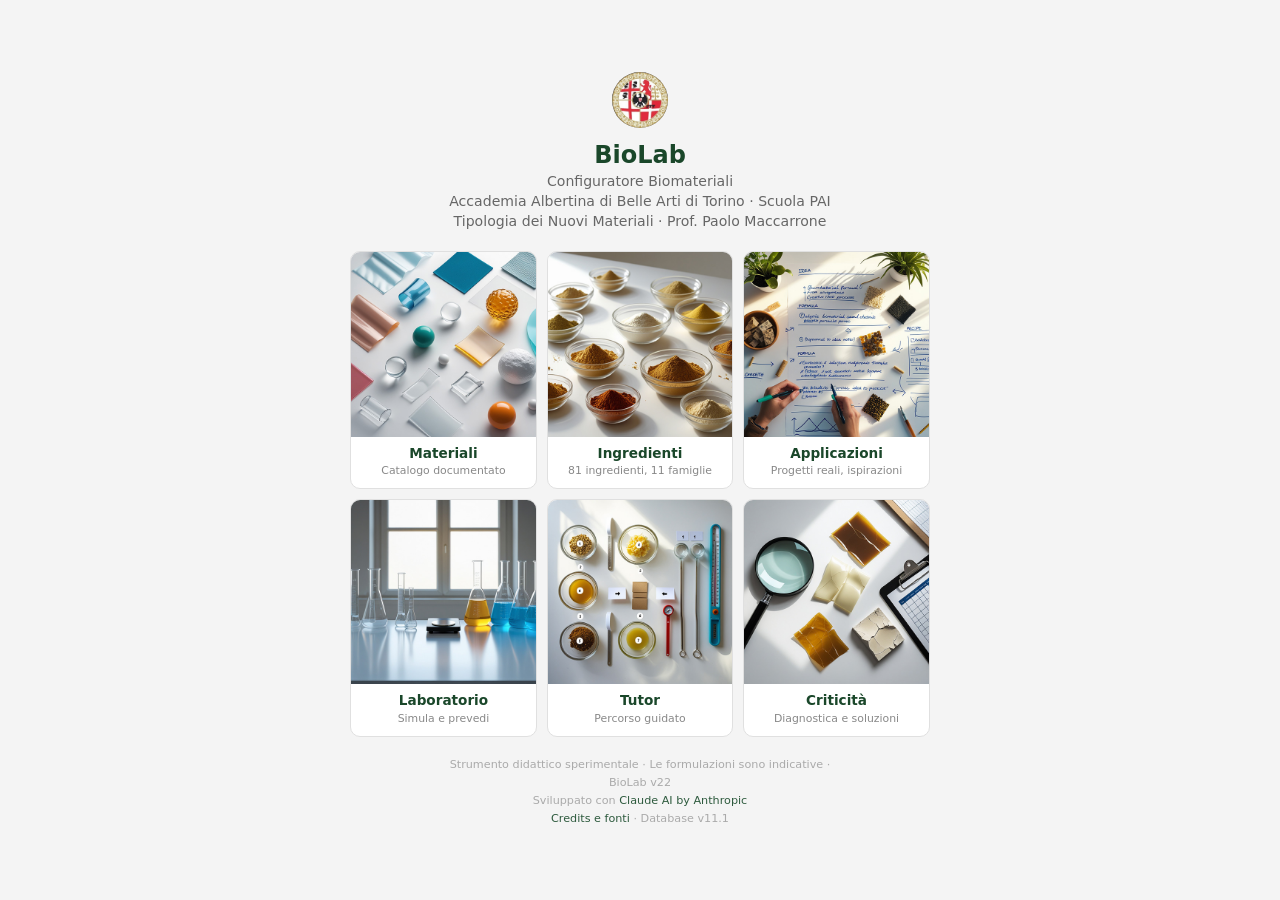
==== index.html @ 8ccfc14e "Add files via upload BioLab caricamento 18 febbraio 2026" ====
<!DOCTYPE html>
<html lang="it">
<head>
    <meta charset="UTF-8">
    <meta name="viewport" content="width=device-width, initial-scale=1.0">
    <title>BioLab — Simulatore Didattico per Biomateriali</title>
    <style>
        *, *::before, *::after { box-sizing: border-box; margin: 0; padding: 0; }
        body {
            font-family: 'Segoe UI', system-ui, -apple-system, sans-serif;
            background: #f4f4f4; color: #333;
            min-height: 100vh; display: flex; flex-direction: column;
            align-items: center; justify-content: center;
            padding: 1.2rem 1rem;
        }
        .landing {
            max-width: 580px; text-align: center;
        }
        .landing-logo {
            width: 56px; height: 56px; margin: 0 auto 0.8rem;
        }
        .landing-logo img {
            width: 56px; height: 56px; border-radius: 50%; object-fit: cover;
        }
        h1 { font-size: 1.5rem; color: #1a472a; margin-bottom: 0.2rem; }
        .subtitle { font-size: 0.88rem; color: #666; margin-bottom: 1.2rem; line-height: 1.4; }

        .landing-nav {
            display: grid; grid-template-columns: 1fr 1fr 1fr; gap: 0.6rem;
            margin-bottom: 1.2rem;
        }
        .landing-card {
            display: flex; flex-direction: column;
            background: #fff; border: 1px solid #e0e0e0; border-radius: 10px;
            text-decoration: none; color: #333; overflow: hidden;
            transition: border-color 0.15s, box-shadow 0.15s, transform 0.15s;
        }
        .landing-card:hover {
            border-color: #2d5a3d; box-shadow: 0 4px 16px rgba(45,90,61,0.12);
            transform: translateY(-2px);
        }
        .card-img {
            width: 100%; aspect-ratio: 1; object-fit: cover;
            background: #e8e8e8; display: block;
        }
        .card-body {
            padding: 0.5rem 0.5rem 0.6rem; text-align: center;
        }
        .card-title { font-weight: 600; font-size: 0.85rem; margin-bottom: 0.15rem; color: #1a472a; }
        .card-desc { font-size: 0.68rem; color: #888; line-height: 1.4; }

        .footer-info {
            font-size: 0.7rem; color: #aaa; line-height: 1.6;
            max-width: 400px; text-align: center; margin: 0 auto;
        }
        .footer-info a { color: #2d5a3d; text-decoration: none; }
        .footer-info a:hover { text-decoration: underline; }

        @media (max-width: 520px) {
            .landing-nav { grid-template-columns: 1fr 1fr; }
        }
    </style>
</head>
<body>

<div class="landing">
    <div class="landing-logo">
        <img src="asset/logo_albertina.png" alt="Logo Accademia Albertina">
    </div>

    <h1>BioLab</h1>
    <p class="subtitle">
        Configuratore Biomateriali<br>
        Accademia Albertina di Belle Arti di Torino · Scuola PAI<br>
        Tipologia dei Nuovi Materiali · Prof. Paolo Maccarrone
    </p>

    <div class="landing-nav">
        <a href="app/materiali.html" class="landing-card">
            <img class="card-img" src="asset/onboarding/onboarding_catalogo.jpg" alt="Materiali">
            <div class="card-body">
                <div class="card-title">Materiali</div>
                <div class="card-desc">Catalogo documentato</div>
            </div>
        </a>
        <a href="app/ingredienti.html" class="landing-card">
            <img class="card-img" src="asset/onboarding/onboarding_ingredienti.jpg" alt="Ingredienti">
            <div class="card-body">
                <div class="card-title">Ingredienti</div>
                <div class="card-desc">81 ingredienti, 11 famiglie</div>
            </div>
        </a>
        <a href="app/applicazioni.html" class="landing-card">
            <img class="card-img" src="asset/onboarding/onboarding_progetto.jpg" alt="Applicazioni">
            <div class="card-body">
                <div class="card-title">Applicazioni</div>
                <div class="card-desc">Progetti reali, ispirazioni</div>
            </div>
        </a>
        <a href="app/lab.html#sperimenta" class="landing-card">
            <img class="card-img" src="asset/onboarding/onboarding_laboratorio.jpg" alt="Laboratorio">
            <div class="card-body">
                <div class="card-title">Laboratorio</div>
                <div class="card-desc">Simula e prevedi</div>
            </div>
        </a>
        <a href="app/lab.html#tutor" class="landing-card">
            <img class="card-img" src="asset/onboarding/onboarding_tutor.jpg" alt="Tutor">
            <div class="card-body">
                <div class="card-title">Tutor</div>
                <div class="card-desc">Percorso guidato</div>
            </div>
        </a>
        <a href="app/criticita.html" class="landing-card">
            <img class="card-img" src="asset/onboarding/onboarding_criticita.jpg" alt="Criticità">
            <div class="card-body">
                <div class="card-title">Criticità</div>
                <div class="card-desc">Diagnostica e soluzioni</div>
            </div>
        </a>
    </div>

    <div class="footer-info">
        Strumento didattico sperimentale · Le formulazioni sono indicative · BioLab v22<br>
        Sviluppato con <a href="https://www.anthropic.com" target="_blank">Claude AI by Anthropic</a><br>
        <a href="app/about.html">Credits e fonti</a> · Database v11.1
    </div>
</div>

</body>
</html>
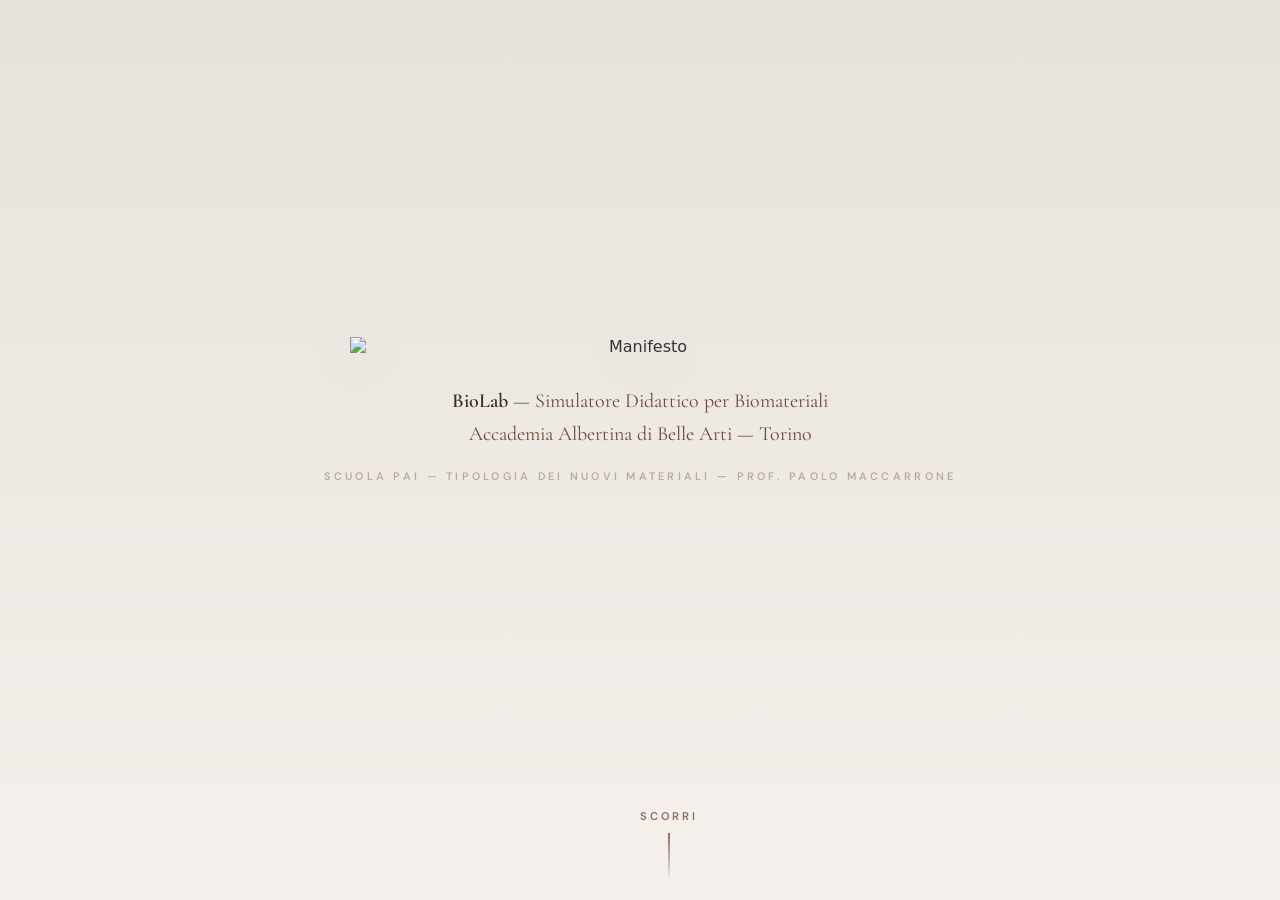
==== commit a7e9e56a: "Add files via upload apertura con MANIFESTO (anche in welcome)" ====
--- a/index.html
+++ b/index.html
@@ -4,7 +4,10 @@
     <meta charset="UTF-8">
     <meta name="viewport" content="width=device-width, initial-scale=1.0">
     <title>BioLab — Simulatore Didattico per Biomateriali</title>
+    <link rel="preconnect" href="https://fonts.googleapis.com">
+    <link href="https://fonts.googleapis.com/css2?family=Cormorant+Garamond:ital,wght@0,400;0,600;0,700;1,400;1,600&family=DM+Sans:ital,wght@0,400;0,500;0,600;1,400&display=swap" rel="stylesheet">
     <style>
+        /* ═══════════ WELCOME PAGE ═══════════ */
         *, *::before, *::after { box-sizing: border-box; margin: 0; padding: 0; }
         body {
             font-family: 'Segoe UI', system-ui, -apple-system, sans-serif;
@@ -13,18 +16,11 @@
             align-items: center; justify-content: center;
             padding: 1.2rem 1rem;
         }
-        .landing {
-            max-width: 580px; text-align: center;
-        }
-        .landing-logo {
-            width: 56px; height: 56px; margin: 0 auto 0.8rem;
-        }
-        .landing-logo img {
-            width: 56px; height: 56px; border-radius: 50%; object-fit: cover;
-        }
+        .landing { max-width: 580px; text-align: center; }
+        .landing-logo { width: 56px; height: 56px; margin: 0 auto 0.8rem; }
+        .landing-logo img { width: 56px; height: 56px; border-radius: 50%; object-fit: cover; }
         h1 { font-size: 1.5rem; color: #1a472a; margin-bottom: 0.2rem; }
         .subtitle { font-size: 0.88rem; color: #666; margin-bottom: 1.2rem; line-height: 1.4; }
-
         .landing-nav {
             display: grid; grid-template-columns: 1fr 1fr 1fr; gap: 0.6rem;
             margin-bottom: 1.2rem;
@@ -43,26 +39,304 @@
             width: 100%; aspect-ratio: 1; object-fit: cover;
             background: #e8e8e8; display: block;
         }
-        .card-body {
-            padding: 0.5rem 0.5rem 0.6rem; text-align: center;
-        }
+        .card-body { padding: 0.5rem 0.5rem 0.6rem; text-align: center; }
         .card-title { font-weight: 600; font-size: 0.85rem; margin-bottom: 0.15rem; color: #1a472a; }
         .card-desc { font-size: 0.68rem; color: #888; line-height: 1.4; }
-
         .footer-info {
             font-size: 0.7rem; color: #aaa; line-height: 1.6;
-            max-width: 400px; text-align: center; margin: 0 auto;
+            max-width: 460px; text-align: center; margin: 0 auto;
         }
         .footer-info a { color: #2d5a3d; text-decoration: none; }
         .footer-info a:hover { text-decoration: underline; }
-
+        .footer-manifesto-link {
+            display: block; text-align: center;
+            color: #8D6E63 !important; font-weight: 600; font-size: 0.85rem;
+            letter-spacing: 0.15em; text-transform: uppercase;
+            cursor: pointer; text-decoration: none !important;
+            padding: 0.55rem 1rem;
+            background: #fff; border: 1px solid #e0e0e0; border-radius: 10px;
+            width: 100%; margin: 0.8rem 0 0;
+            transition: border-color 0.15s, box-shadow 0.15s, transform 0.15s;
+        }
+        .footer-manifesto-link:hover {
+            color: #5D4037 !important;
+            border-color: #8D6E63;
+            box-shadow: 0 4px 16px rgba(141,110,99,0.12);
+            transform: translateY(-2px);
+        }
         @media (max-width: 520px) {
             .landing-nav { grid-template-columns: 1fr 1fr; }
+        }
+
+        /* ═══════════ MANIFESTO OVERLAY ═══════════ */
+        :root {
+            --m-bg: #F5F0EB;
+            --m-dark: #3E2C23;
+            --m-mid: #6D4C3D;
+            --m-accent: #8D6E63;
+            --m-light: #BCAAA4;
+            --m-rule: #D7CCC8;
+            --m-text: #2C1E16;
+            --m-serif: 'Cormorant Garamond', Georgia, serif;
+            --m-sans: 'DM Sans', 'Segoe UI', sans-serif;
+        }
+        #manifesto-overlay {
+            position: fixed; inset: 0; z-index: 9000;
+            background: var(--m-bg);
+            overflow-y: auto; overflow-x: hidden;
+            opacity: 0; pointer-events: none;
+            transition: opacity 0.5s ease;
+            -webkit-font-smoothing: antialiased;
+        }
+        #manifesto-overlay.active { opacity: 1; pointer-events: auto; }
+
+        .m-hero {
+            min-height: 100vh; display: flex; flex-direction: column;
+            align-items: center; justify-content: center;
+            text-align: center; padding: 2rem 2rem 7rem; position: relative;
+            background: linear-gradient(180deg, #e8e2dc 0%, var(--m-bg) 100%);
+        }
+        .m-hero-img {
+            width: min(80vw, 580px); margin-bottom: 1.8rem;
+            opacity: 0;
+        }
+        #manifesto-overlay.active .m-hero-img {
+            animation: mHeroIn 1.4s cubic-bezier(0.23,1,0.32,1) 0.3s both;
+        }
+        .m-hero-img img { width: 100%; height: auto; display: block; filter: drop-shadow(0 8px 30px rgba(62,44,35,0.12)); }
+        .m-hero-sub {
+            font-family: var(--m-serif); font-size: clamp(1rem,2.2vw,1.25rem);
+            font-weight: 400; color: var(--m-mid); line-height: 1.65; max-width: 460px;
+            opacity: 0;
+        }
+        #manifesto-overlay.active .m-hero-sub { animation: mFadeUp 1s ease 0.9s both; }
+        .m-hero-sub strong { font-weight: 600; color: var(--m-dark); }
+        .m-hero-author {
+            margin-top: 1.1rem; font-family: var(--m-sans);
+            font-size: 0.68rem; font-weight: 600; letter-spacing: 0.3em;
+            text-transform: uppercase; color: var(--m-light); opacity: 0;
+        }
+        #manifesto-overlay.active .m-hero-author { animation: mFadeUp 1s ease 1.2s both; }
+        .m-hero-scroll {
+            position: absolute; bottom: 1.2rem; left: 50%; transform: translateX(-50%);
+            display: flex; flex-direction: column; align-items: center; gap: 0.6rem;
+            cursor: pointer; opacity: 0;
+        }
+        #manifesto-overlay.active .m-hero-scroll { animation: mFadeUp 1s ease 1.4s both; }
+        .m-hero-scroll span {
+            font-family: var(--m-sans); font-size: 0.7rem; font-weight: 600;
+            letter-spacing: 0.25em; text-transform: uppercase; color: var(--m-accent);
+        }
+        .m-hero-scroll-line {
+            width: 2px; height: 48px;
+            background: linear-gradient(to bottom, var(--m-accent), transparent);
+            animation: mScrollPulse 1.8s ease-in-out infinite;
+        }
+
+        .m-slogans { max-width: 780px; margin: 0 auto; padding: 2rem 2rem 3rem; }
+        .m-sgroup { padding: 3rem 0; border-bottom: 1px solid var(--m-rule); }
+        .m-sgroup:last-child { border-bottom: none; }
+        .m-sgroup-label {
+            font-family: var(--m-sans); font-size: 0.58rem; font-weight: 600;
+            letter-spacing: 0.35em; text-transform: uppercase; color: var(--m-accent);
+            margin-bottom: 1.8rem; text-align: center;
+        }
+        .m-slogan {
+            font-family: var(--m-serif); font-size: clamp(1.2rem,2.6vw,1.55rem);
+            font-weight: 600; color: var(--m-dark); text-align: center;
+            line-height: 1.5; margin: 1.6rem auto; max-width: 600px;
+        }
+
+        .m-divider {
+            display: flex; align-items: center; justify-content: center;
+            gap: 1.5rem; padding: 2rem;
+        }
+        .m-divider::before, .m-divider::after {
+            content: ''; flex: 1; max-width: 100px; height: 1px; background: var(--m-light);
+        }
+        .m-divider-dot { width: 5px; height: 5px; border-radius: 50%; background: var(--m-accent); }
+
+        .m-nota { max-width: 660px; margin: 0 auto; padding: 0 2rem 4rem; }
+        .m-nota-label {
+            font-family: var(--m-sans); font-size: 0.58rem; font-weight: 600;
+            letter-spacing: 0.35em; text-transform: uppercase; color: var(--m-accent);
+            padding-bottom: 0.7rem; border-bottom: 1px solid var(--m-rule);
+        }
+        .m-nota h3 {
+            font-family: var(--m-serif); font-size: clamp(1.5rem,3.2vw,2rem);
+            font-weight: 700; color: var(--m-dark); margin: 2.2rem 0 1.3rem; line-height: 1.25;
+        }
+        .m-nota p {
+            font-family: var(--m-sans); font-size: 0.92rem; font-weight: 400;
+            color: var(--m-text); line-height: 1.8; margin-bottom: 1.1rem;
+            text-align: justify; hyphens: auto;
+        }
+        .m-nota p strong { font-weight: 600; color: var(--m-dark); }
+        .m-nota p em { font-style: italic; color: var(--m-mid); }
+        .m-aside { font-style: italic; color: var(--m-accent); font-size: 0.88em; }
+
+        .m-closing { text-align: center; padding: 3rem 2rem; max-width: 660px; margin: 0 auto; }
+        .m-closing-slogan {
+            font-family: var(--m-serif); font-size: clamp(1.25rem,2.8vw,1.6rem);
+            font-weight: 700; font-style: italic; color: var(--m-dark); line-height: 1.5;
+        }
+
+        .m-footer { text-align: center; padding: 3rem 2rem 5rem; max-width: 660px; margin: 0 auto; }
+        .m-footer-rule { width: 60px; height: 1px; background: var(--m-light); margin: 0 auto 1.8rem; }
+        .m-footer-author { font-family: var(--m-serif); font-size: 1.1rem; font-weight: 600; color: var(--m-dark); margin-bottom: 0.25rem; }
+        .m-footer-role { font-family: var(--m-serif); font-size: 0.9rem; font-style: italic; color: var(--m-mid); margin-bottom: 0.2rem; }
+        .m-footer-inst { font-family: var(--m-sans); font-size: 0.78rem; color: var(--m-light); margin-bottom: 0.15rem; }
+        .m-footer-year { font-family: var(--m-sans); font-size: 0.72rem; color: var(--m-light); letter-spacing: 0.1em; margin-bottom: 2.5rem; }
+        .m-cta {
+            display: inline-block; font-family: var(--m-sans);
+            font-size: 0.78rem; font-weight: 600; letter-spacing: 0.2em;
+            text-transform: uppercase; color: var(--m-bg); background: var(--m-dark);
+            padding: 0.9rem 2.8rem; border: none; cursor: pointer;
+            transition: all 0.3s ease;
+        }
+        .m-cta:hover { background: var(--m-mid); transform: translateY(-1px); box-shadow: 0 6px 24px rgba(62,44,35,0.2); }
+
+        .m-sticky-exit {
+            position: fixed; top: 18px; right: 20px; z-index: 9010;
+            font-family: var(--m-sans); font-size: 0.72rem; font-weight: 600;
+            letter-spacing: 0.1em; text-transform: uppercase;
+            color: var(--m-accent); background: rgba(245,240,235,0.92);
+            backdrop-filter: blur(8px); -webkit-backdrop-filter: blur(8px);
+            padding: 7px 14px; border-radius: 4px; border: none; cursor: pointer;
+            display: flex; align-items: center; gap: 5px;
+            box-shadow: 0 2px 12px rgba(62,44,35,0.08);
+            opacity: 0; transform: translateY(-10px); pointer-events: none;
+            transition: all 0.5s cubic-bezier(0.23,1,0.32,1);
+        }
+        .m-sticky-exit.visible { opacity: 1; transform: translateY(0); pointer-events: auto; }
+        .m-sticky-exit:hover { color: var(--m-dark); background: rgba(245,240,235,1); }
+        .m-sticky-exit .m-arrow { transition: transform 0.25s ease; }
+        .m-sticky-exit:hover .m-arrow { transform: translateX(3px); }
+
+        .m-reveal {
+            opacity: 0; transform: translateY(22px);
+            transition: all 0.9s cubic-bezier(0.23,1,0.32,1);
+        }
+        .m-reveal.m-visible { opacity: 1; transform: translateY(0); }
+
+        @keyframes mHeroIn { from { opacity:0; transform: scale(0.95) translateY(20px); } to { opacity:1; transform: scale(1) translateY(0); } }
+        @keyframes mFadeUp { from { opacity:0; transform: translateY(20px); } to { opacity:1; transform: translateY(0); } }
+        @keyframes mPulse { 0%,100% { opacity:0.4; } 50% { opacity:1; } }
+        @keyframes mScrollPulse {
+            0% { opacity:0.3; transform: scaleY(0.7) translateY(-6px); }
+            50% { opacity:1; transform: scaleY(1) translateY(0); }
+            100% { opacity:0.3; transform: scaleY(0.7) translateY(-6px); }
+        }
+
+        @media (max-width: 600px) {
+            .m-hero { min-height: 90vh; padding: 2rem 1.5rem; }
+            .m-hero-img { width: 90vw; margin-bottom: 2rem; }
+            .m-slogans { padding: 1rem 1.5rem 2rem; }
+            .m-sgroup { padding: 2.2rem 0; }
+            .m-nota { padding: 0 1.5rem 3rem; }
+            .m-nota p { text-align: left; font-size: 0.88rem; }
         }
     </style>
 </head>
 <body>
 
+<!-- ═══════════ MANIFESTO OVERLAY ═══════════ -->
+<div id="manifesto-overlay">
+    <button class="m-sticky-exit" id="m-sticky-exit" onclick="closeManifesto()">
+        Entra in BioLab <span class="m-arrow">→</span>
+    </button>
+
+    <section class="m-hero">
+        <div class="m-hero-img">
+            <img src="asset/MANIFESTO.jpg" alt="Manifesto">
+        </div>
+        <div class="m-hero-sub">
+            <strong>BioLab</strong> — Simulatore Didattico per Biomateriali<br>
+            Accademia Albertina di Belle Arti — Torino
+        </div>
+        <div class="m-hero-author">
+            Scuola PAI — Tipologia dei Nuovi Materiali — prof. Paolo Maccarrone
+        </div>
+        <div class="m-hero-scroll" onclick="document.querySelector('.m-slogans').scrollIntoView({behavior:'smooth'})">
+            <span>Scorri</span>
+            <div class="m-hero-scroll-line"></div>
+        </div>
+    </section>
+
+    <div class="m-slogans">
+        <div class="m-sgroup">
+            <div class="m-sgroup-label m-reveal">Sul vocabolario</div>
+            <div class="m-slogan m-reveal">Senza parole non si fanno discorsi. Senza materiali non si fanno progetti.</div>
+            <div class="m-slogan m-reveal">Prima il vocabolario, poi la grammatica, poi il progetto. Mai il contrario.</div>
+            <div class="m-slogan m-reveal">Provate a dire «ci vediamo domani?» in cinese... Visto! Senza le parole non si comunica.</div>
+        </div>
+        <div class="m-sgroup">
+            <div class="m-sgroup-label m-reveal">Sulla semplificazione</div>
+            <div class="m-slogan m-reveal">Un modello che non semplifica non è un modello. È una fotocopia della realtà.</div>
+            <div class="m-slogan m-reveal">La mappa non è il territorio. Ma partire senza mappa è un rischio.</div>
+            <div class="m-slogan m-reveal">La precisione al terzo decimale non serve a chi deve decidere se il suo packaging reggerà la pioggia.</div>
+        </div>
+        <div class="m-sgroup">
+            <div class="m-sgroup-label m-reveal">Contro l'astrazione</div>
+            <div class="m-slogan m-reveal">Forma, materiale, tecnologia. Se ne togli uno, hai un'astrazione.</div>
+            <div class="m-slogan m-reveal">Sbagliare una ricetta in laboratorio insegna più che leggerne cento.</div>
+            <div class="m-slogan m-reveal">Il designer che non maneggia i materiali e ignora le potenzialità della materia è un velleitario.</div>
+        </div>
+        <div class="m-sgroup">
+            <div class="m-sgroup-label m-reveal">Sugli intenti</div>
+            <div class="m-slogan m-reveal">Qui si insegna a fare domande giuste, non a dare risposte esatte.</div>
+            <div class="m-slogan m-reveal">Questo non è un manuale di chimica. È un abbecedario per il progettista.</div>
+            <div class="m-slogan m-reveal">La freschezza di un approccio libero e inesperto può portare a risultati impensabili.</div>
+        </div>
+    </div>
+
+    <div class="m-divider m-reveal" id="m-divider">
+        <div class="m-divider-dot"></div>
+    </div>
+
+    <div class="m-nota">
+        <div class="m-nota-label m-reveal">Nota metodologica</div>
+        <p class="m-reveal">Tre parole si tengono magicamente insieme: <strong>forma, materiale, tecnologia</strong>. Impossibile parlare di forma prescindendo dal materiale e ugualmente senza le opportune tecnologie il materiale e la sua forma sono una pura astrazione. Questo è vero per l'alluminio, per il legno, per i polimeri. È vero anche per i biomateriali.</p>
+        <p class="m-reveal">BioLab nasce da una constatazione semplice: i biomateriali esistono, funzionano (fino ad un certo punto...per adesso), hanno applicazioni reali e in continuo sviluppo, ma gli studenti di design non hanno strumenti per comprenderli nei loro percorsi di creatività e di innovazione. Possono trovare ricette, che seguono senza capire. Hanno nomi di ingredienti, che memorizzano senza collegare. Non hanno un vocabolario, e senza vocabolario non si costruiscono frasi, e senza frasi non si fanno discorsi — leggi: progetti.</p>
+        <p class="m-reveal">Il problema non è la chimica. Il problema è che uno studente di design dovrebbe saper dire «mi serve un film flessibile, trasparente, che regga l'umidità e sia realmente biodegradabile» e sapere che questa frase contiene già una contraddizione, che la gelatina gli dà le prime due cose ma non la terza, che per la terza serve un reticolante o un lipide, e che questo cambierà altre proprietà. Non deve diventare un chimico. Deve imparare a ragionare sul materiale come variabile progettuale.</p>
+
+        <h3 class="m-reveal">Cosa fa BioLab</h3>
+        <p class="m-reveal">Adotta lo stesso approccio che si usa nell'insegnamento delle tecnologie dei materiali tradizionali nelle scuole di progettazione: costruire un <strong>vocabolario operativo</strong> che consenta allo studente di includere il materiale come variabile attiva nel processo progettuale.</p>
+        <p class="m-reveal">Come un corso di tecnologia del legno per designer non forma falegnami né xilologi, ma insegna a distinguere tra un legno a fibra lunga e uno a fibra corta, cosa voglia dire usare il legno «contro-vena» e a capire cosa questo implichi per la forma, BioLab non forma chimici né biotecnologi. Insegna a riconoscere che un polisaccaride anionico <span class="m-aside">(illustre sconosciuto)</span> ha bisogno di ioni <span class="m-aside">(di cosa?)</span> per gelificare, che un plastificante abbassa la temperatura di transizione vetrosa <span class="m-aside">(…in che senso?)</span>, che trasparenza e resistenza all'acqua sono proprietà spesso in conflitto — e a usare queste relazioni per orientare scelte progettuali.</p>
+        <p class="m-reveal">Lo studente che esce da questo percorso non saprà formulare una bioplastica industriale. Forse però saprà maneggiare con competenza i rapporti tra forma, materiale e tecnologia in un campo nuovo. E questo è esattamente ciò che serve a un progettista.</p>
+
+        <h3 class="m-reveal">Le semplificazioni sono deliberate</h3>
+        <p class="m-reveal">Il modello a famiglie chimiche adottato è una scelta progettuale, non una scorciatoia. Con 80 ingredienti servirebbero migliaia di regole di compatibilità coppia per coppia. Impossibile da costruire, impossibile da mantenere, impossibile da insegnare. Raggruppare per famiglie — proteine, polisaccaridi, plastificanti, reticolanti — significa privilegiare la trasferibilità concettuale sulla precisione puntuale.</p>
+        <p class="m-reveal">Lo studente che capisce il meccanismo della reticolazione ionica sull'alginato potrebbe riconoscere lo stesso principio nella pectina, senza dover memorizzare due schede tecniche separate. Questo è un <strong>guadagno didattico</strong>, non una perdita di rigore.</p>
+        <p class="m-reveal">I valori numerici sono indicativi e calibrati sulla letteratura disponibile e sull'esperienza di laboratorio. Per applicazioni che superano l'ambito della sperimentazione didattica, il passaggio a fonti primarie e test specifici non è facoltativo — ed è parte di ciò che il corso insegna a riconoscere.</p>
+
+        <h3 class="m-reveal">Il percorso inverso</h3>
+        <p class="m-reveal">La pratica corrente dei biomateriali segue un percorso in avanti: ingredienti, ricetta, proprietà, e poi ci si chiede «Cosa me ne faccio?». Lo studente prova ricette sperando che il risultato sia utile per il suo progetto.</p>
+        <p class="m-reveal">BioLab propone anche il percorso inverso: <em>proprietà desiderate → ingredienti suggeriti → verifica compatibilità → sperimentazione guidata</em>. Lo studente non cerca «cosa fa la gelatina» ma si chiede «come ottengo un film flessibile e trasparente?» e il sistema propone percorsi possibili.</p>
+        <p class="m-reveal">Lo strumento non dà ricette pronte. Prova a veicolare ragionamento progettuale: costruire soluzioni, non seguire istruzioni. Relazioni causa-effetto: ogni ingrediente ha un perché. Questo il limite della conoscenza: distinzione tra certezze e ipotesi. Non si può avere tutto, e saperlo è già progettare.</p>
+
+        <h3 class="m-reveal">Un ultimo accenno</h3>
+        <p class="m-reveal">Ho trovato, nella mia carriera di progettista, che la freschezza di un approccio ancora inesperto può produrre idee e soluzioni che l'esperto non avrebbe prodotto. Più conosci il problema, più è difficile applicarsi, ingabbiati dalle regole di fattibilità. BioLab è uno strumento che <strong>libera dall'intimidazione tecnica</strong> e permette di pensare <em>con</em> i materiali invece che <em>intorno</em> ai materiali.</p>
+        <p class="m-reveal">Chi volesse obiettare che mancano le curve stress-strain o che le temperature di transizione vetrosa sono approssimate, avrebbe ragione. Ma starebbe giudicando un pesce dalla sua capacità di arrampicarsi sugli alberi.</p>
+    </div>
+
+    <div class="m-closing">
+        <div class="m-closing-slogan m-reveal">Questo non è un manuale di chimica.<br>È una bozza di abbecedario per progettisti.</div>
+    </div>
+
+    <div class="m-footer">
+        <div class="m-footer-rule"></div>
+        <div class="m-footer-author">Paolo Maccarrone</div>
+        <div class="m-footer-role">Corso «Tipologia dei Nuovi Materiali»</div>
+        <div class="m-footer-inst">Accademia Albertina di Belle Arti, Torino</div>
+        <div class="m-footer-year">2025 – 2026</div>
+        <button class="m-cta" onclick="closeManifesto()">Entra in BioLab</button>
+    </div>
+</div>
+<!-- ═══════════ FINE MANIFESTO ═══════════ -->
+
+
+<!-- ═══════════ WELCOME PAGE ═══════════ -->
 <div class="landing">
     <div class="landing-logo">
         <img src="asset/logo_albertina.png" alt="Logo Accademia Albertina">
@@ -122,10 +396,74 @@
 
     <div class="footer-info">
         Strumento didattico sperimentale · Le formulazioni sono indicative · BioLab v22<br>
-        Sviluppato con <a href="https://www.anthropic.com" target="_blank">Claude AI by Anthropic</a><br>
-        <a href="app/about.html">Credits e fonti</a> · Database v11.1
-    </div>
+        Sviluppato con <a href="https://www.anthropic.com" target="_blank">Claude AI by Anthropic</a>
+    </div>
+    <a href="#" class="footer-manifesto-link" onclick="openManifesto(); return false;">Manifesto</a>
 </div>
+
+<!-- ═══════════ MANIFESTO JS ═══════════ -->
+<script>
+(function() {
+    var overlay = document.getElementById('manifesto-overlay');
+    var stickyExit = document.getElementById('m-sticky-exit');
+    var divider = document.getElementById('m-divider');
+    var revealObs, exitObs;
+
+    function initObservers() {
+        overlay.querySelectorAll('.m-reveal').forEach(function(el) { el.classList.remove('m-visible'); });
+        if (stickyExit) stickyExit.classList.remove('visible');
+
+        revealObs = new IntersectionObserver(function(entries) {
+            entries.forEach(function(entry) {
+                if (entry.isIntersecting) {
+                    var group = entry.target.closest('.m-sgroup');
+                    var parent = group || entry.target.parentElement;
+                    var siblings = Array.from(parent.querySelectorAll('.m-reveal'));
+                    var idx = siblings.indexOf(entry.target);
+                    setTimeout(function() { entry.target.classList.add('m-visible'); }, (idx >= 0 ? idx : 0) * 140);
+                    revealObs.unobserve(entry.target);
+                }
+            });
+        }, { threshold: 0.12, rootMargin: '0px 0px -30px 0px', root: overlay });
+
+        overlay.querySelectorAll('.m-reveal').forEach(function(el) { revealObs.observe(el); });
+
+        if (divider && stickyExit) {
+            exitObs = new IntersectionObserver(function(entries) {
+                if (entries[0].isIntersecting) {
+                    stickyExit.classList.add('visible');
+                    exitObs.unobserve(divider);
+                }
+            }, { threshold: 0.3, root: overlay });
+            exitObs.observe(divider);
+        }
+    }
+
+    function destroyObservers() {
+        if (revealObs) revealObs.disconnect();
+        if (exitObs) exitObs.disconnect();
+    }
+
+    window.openManifesto = function() {
+        overlay.classList.add('active');
+        overlay.scrollTop = 0;
+        document.body.style.overflow = 'hidden';
+        setTimeout(initObservers, 100);
+    };
+
+    window.closeManifesto = function() {
+        overlay.classList.remove('active');
+        document.body.style.overflow = '';
+        if (stickyExit) stickyExit.classList.remove('visible');
+        destroyObservers();
+        localStorage.setItem('manifesto_visto', 'true');
+    };
+
+    if (!localStorage.getItem('manifesto_visto')) {
+        openManifesto();
+    }
+})();
+</script>
 
 </body>
 </html>
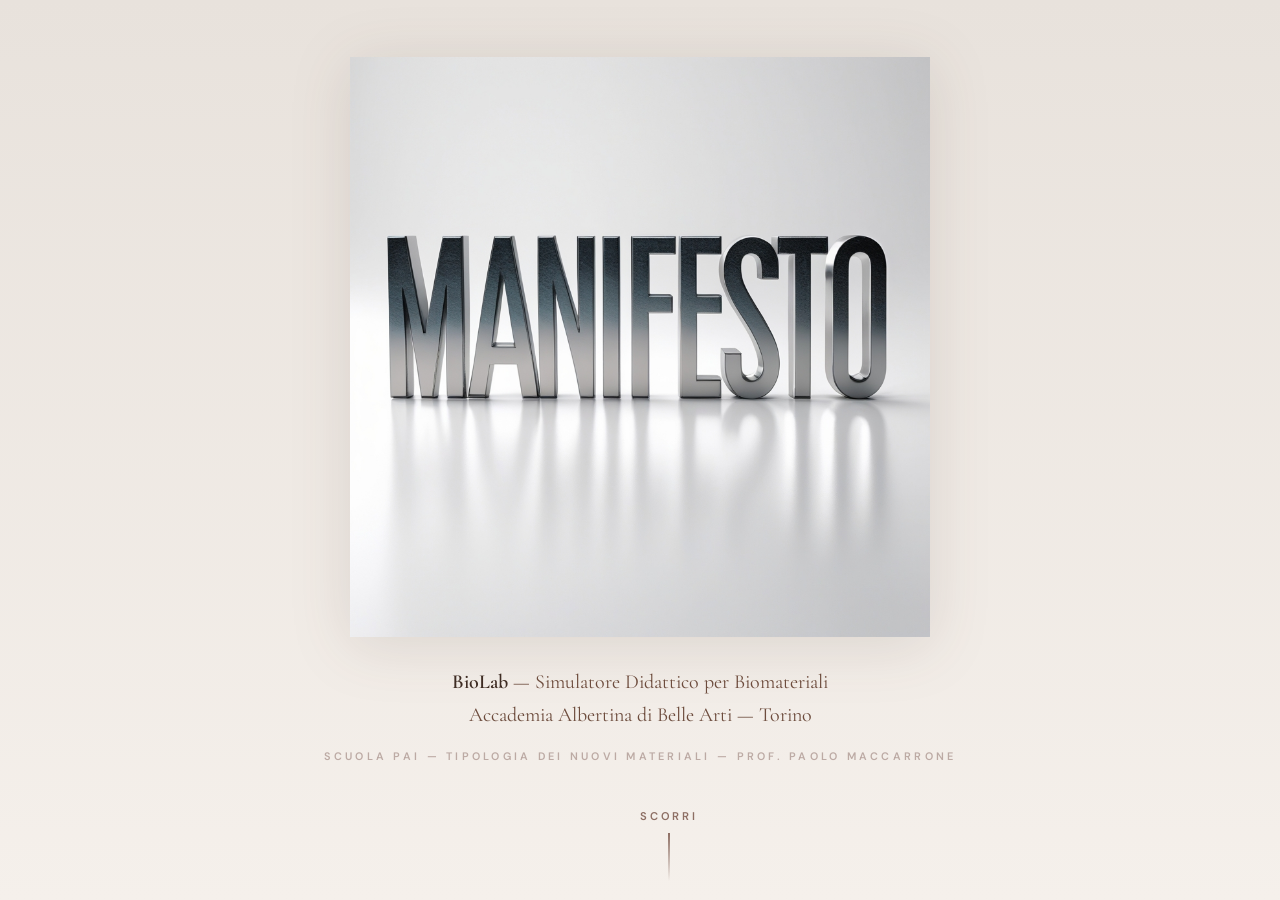
==== commit 903a9bbf: "Add files via upload traduce anche index e manifesto" ====
--- a/index.html
+++ b/index.html
@@ -399,7 +399,30 @@
         Sviluppato con <a href="https://www.anthropic.com" target="_blank">Claude AI by Anthropic</a>
     </div>
     <a href="#" class="footer-manifesto-link" onclick="openManifesto(); return false;">Manifesto</a>
+    <div id="google_translate_element" class="landing-translate"></div>
 </div>
+
+<!-- Google Translate -->
+<style>
+    .landing-translate { margin-top: 0.6rem; opacity: 0.5; transition: opacity 0.2s; }
+    .landing-translate:hover { opacity: 0.8; }
+    .landing-translate .goog-te-gadget { font-size: 0 !important; }
+    .landing-translate .goog-te-gadget-simple { background: rgba(0,0,0,0.04) !important; border: 1px solid rgba(0,0,0,0.1) !important; border-radius: 5px !important; padding: 2px 6px !important; white-space: nowrap !important; }
+    .landing-translate .goog-te-gadget-simple a,
+    .landing-translate .goog-te-gadget-simple span { color: #888 !important; font-size: 0.7rem !important; text-decoration: none !important; }
+    .landing-translate .goog-te-gadget-icon { display: none !important; }
+    .skiptranslate iframe { display: none !important; }
+    body { top: 0 !important; }
+</style>
+<script>
+function googleTranslateElementInit() {
+    new google.translate.TranslateElement(
+        { pageLanguage: 'it', includedLanguages: 'it,en,zh-CN,fr,es,de,ja,ar,pt', layout: google.translate.TranslateElement.InlineLayout.SIMPLE },
+        'google_translate_element'
+    );
+}
+</script>
+<script src="https://translate.google.com/translate_a/element.js?cb=googleTranslateElementInit"></script>
 
 <!-- ═══════════ MANIFESTO JS ═══════════ -->
 <script>
